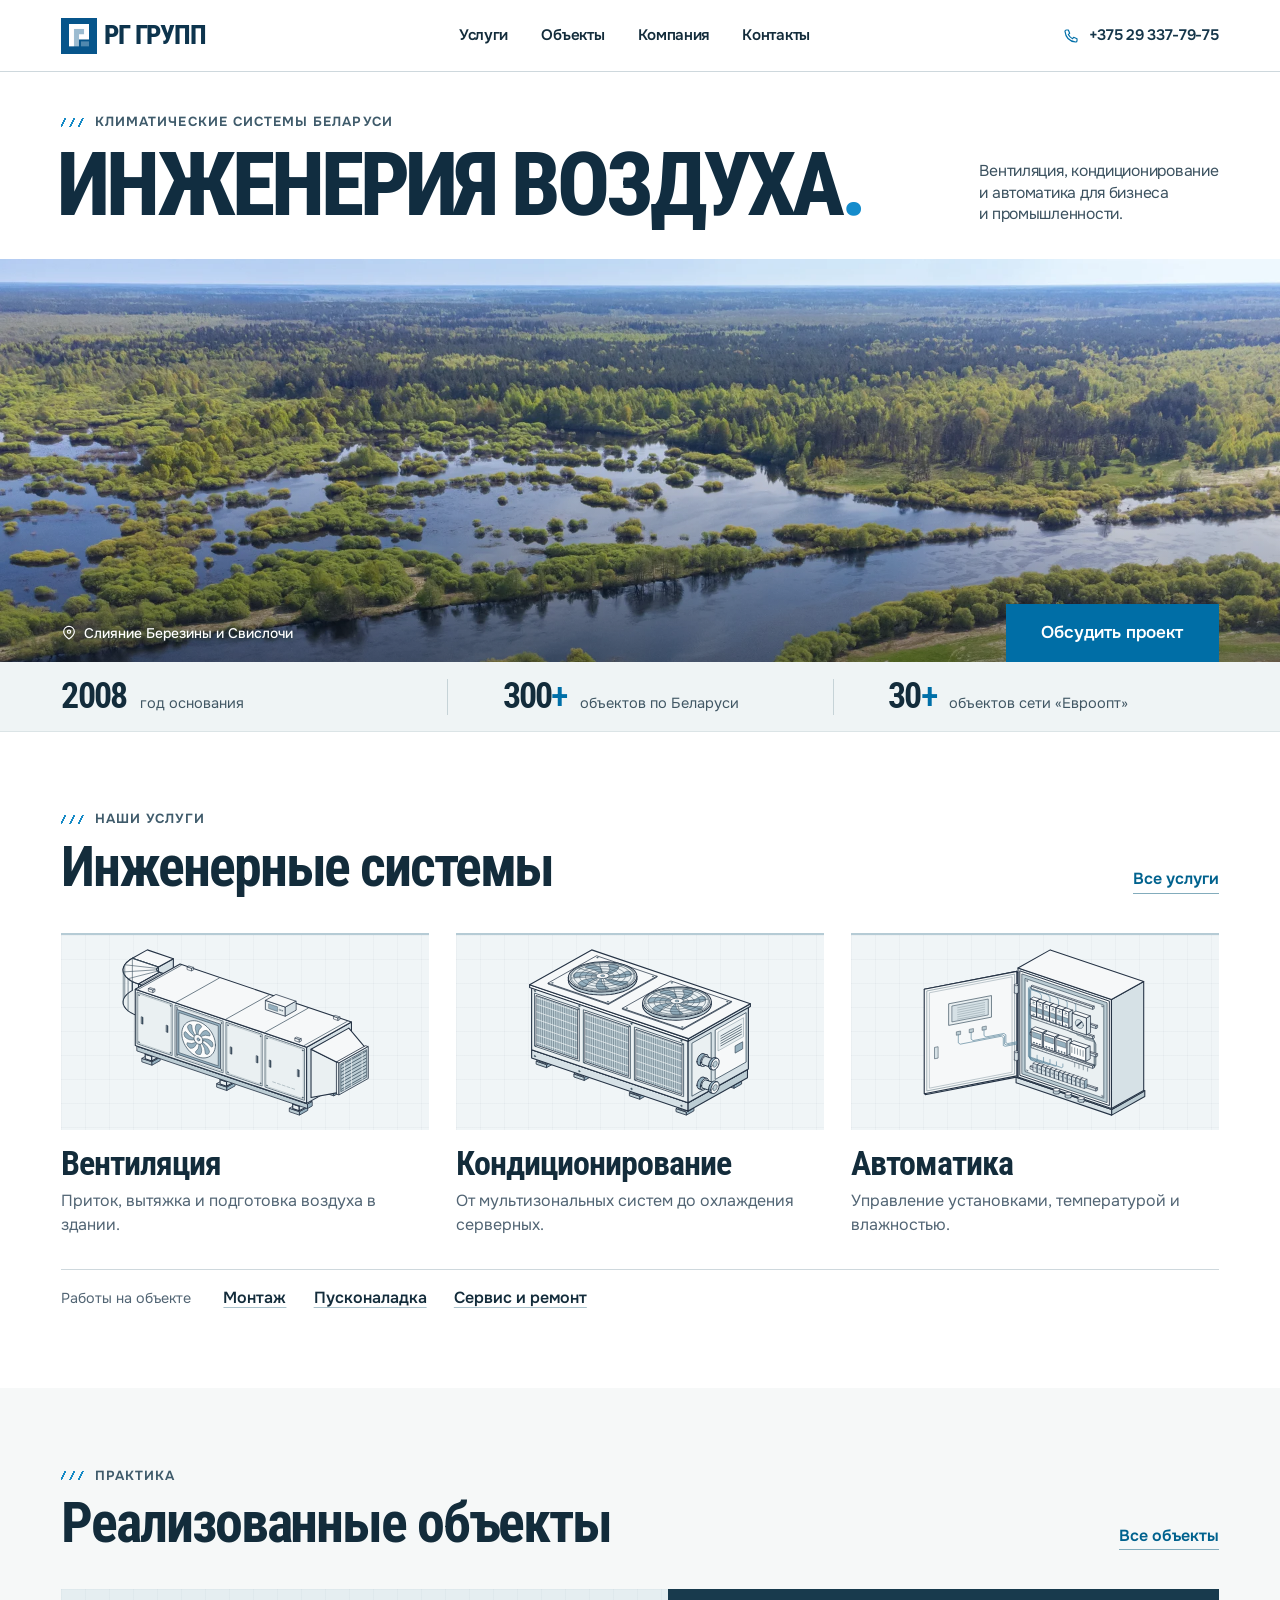
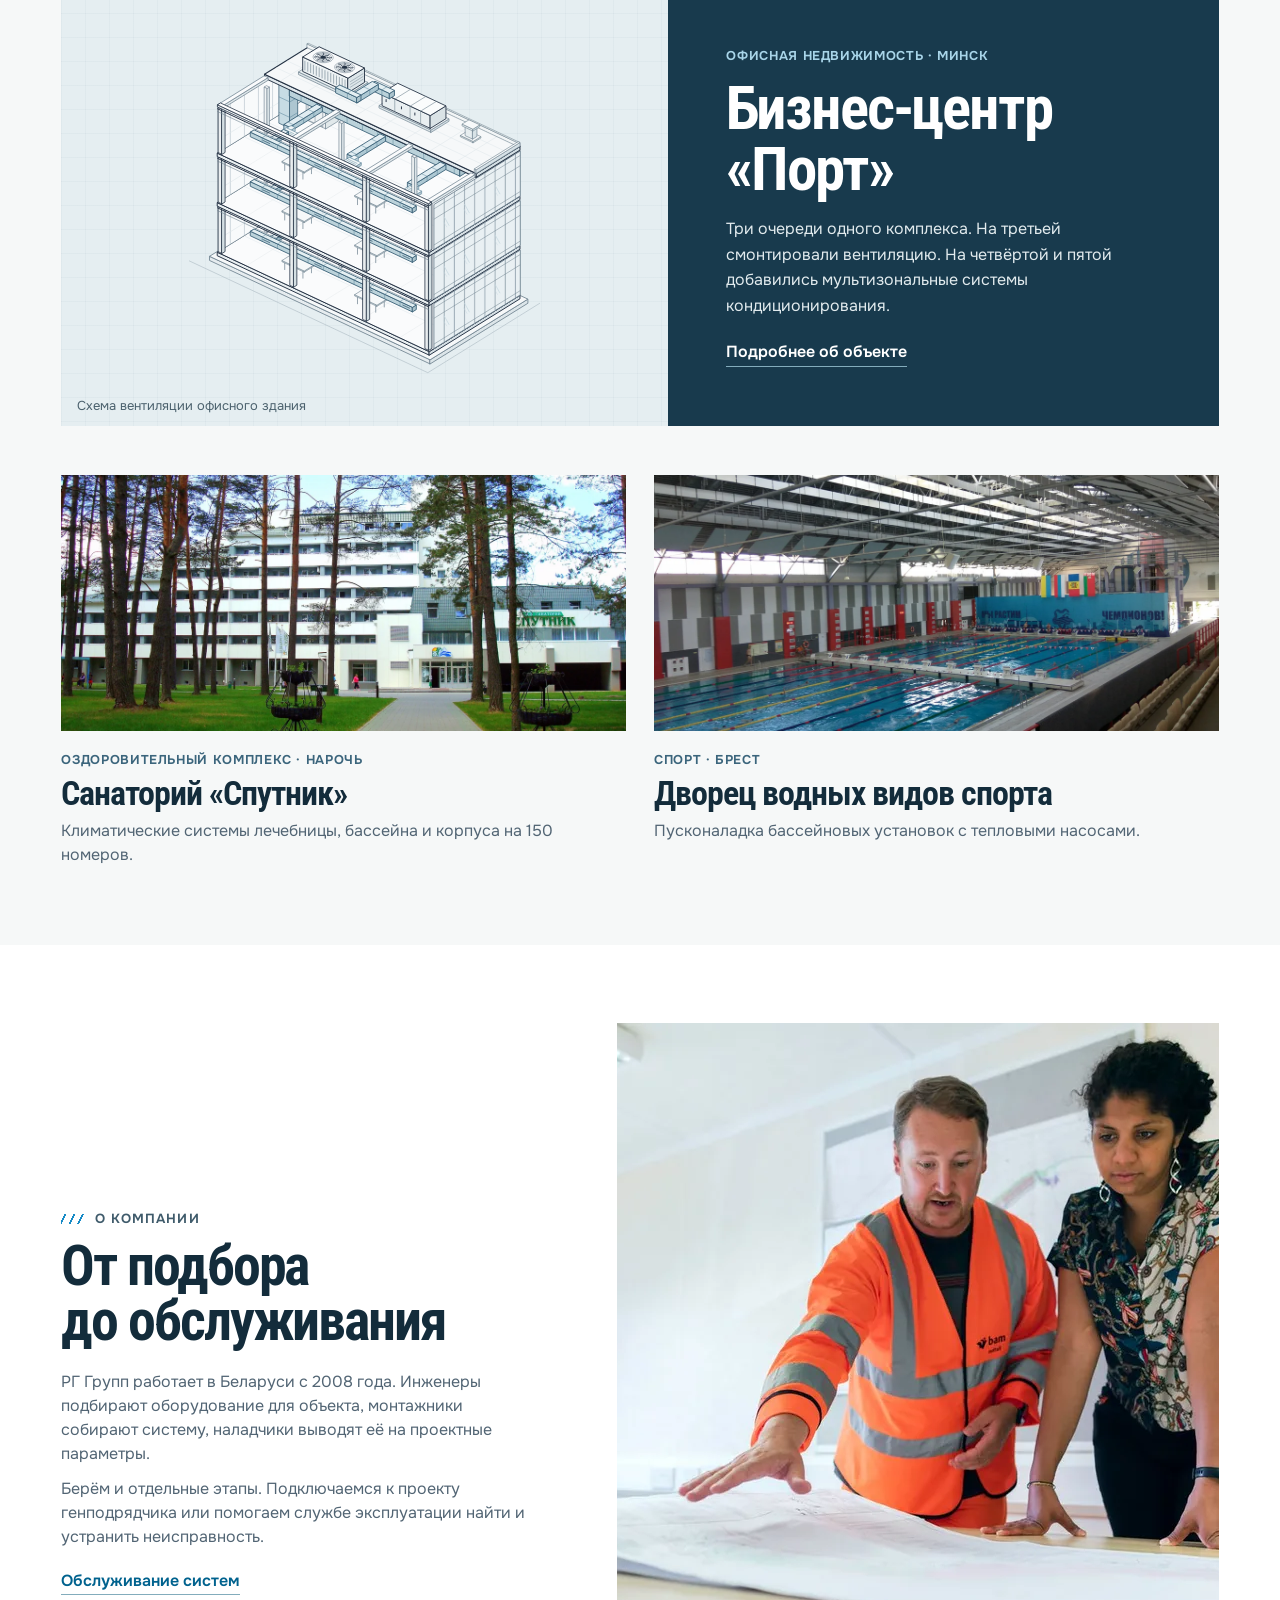
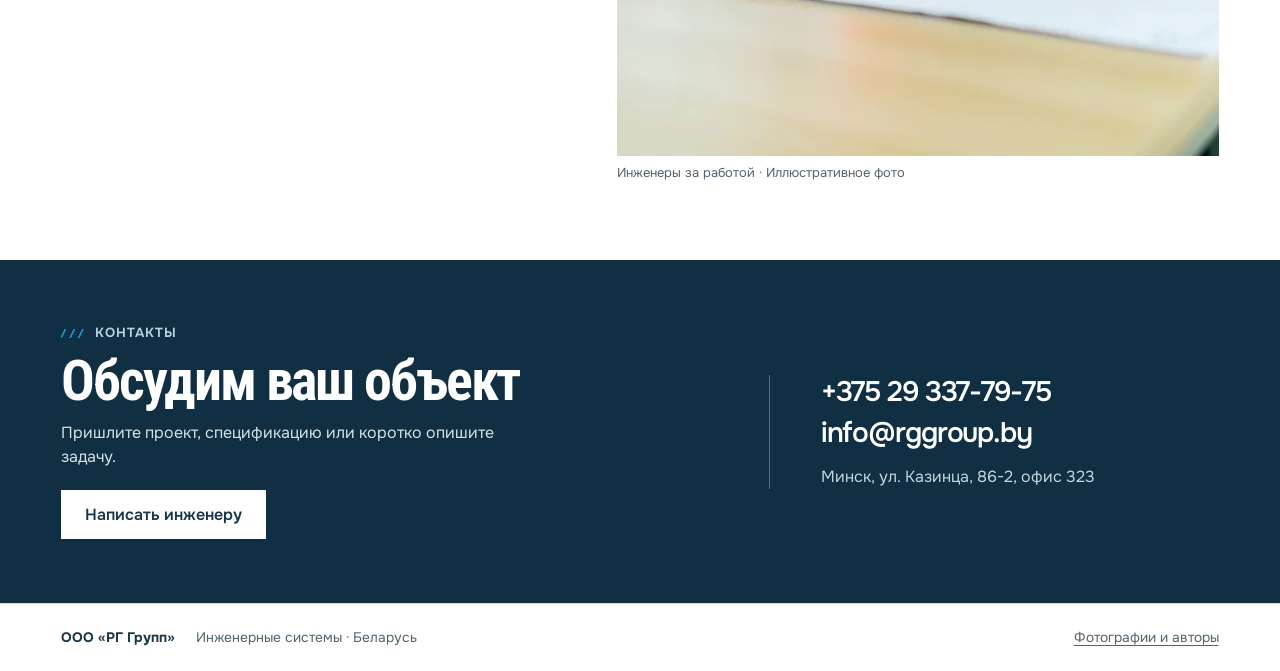
==== index.html @ ef0fe1fe "Build the Belarusian RG Group website with engineering diagrams and project portfolio" ====
<!doctype html>
<html lang="ru">
<head>
  <meta charset="utf-8">
  <meta name="viewport" content="width=device-width,initial-scale=1">
  <title>РГ Групп — вентиляция и кондиционирование в Беларуси</title>
  <meta name="description" content="РГ Групп — инженерные системы для коммерческих и промышленных зданий. Вентиляция, кондиционирование, автоматика, монтаж и сервис по Беларуси.">
  <meta property="og:title" content="РГ Групп — инженерия воздуха">
  <meta property="og:description" content="Вентиляция, кондиционирование и автоматика для объектов Беларуси.">
  <meta property="og:image" content="https://orkesterro-collab.github.io/Rggroup-by/assets/hero.webp">
  <meta name="theme-color" content="#ffffff">
  <link rel="preload" href="assets/fonts/condensed.woff2" as="font" type="font/woff2" crossorigin>
  <link rel="preload" href="assets/hero.webp" as="image">
  <link rel="stylesheet" href="style.css">
  <script src="app.js" defer></script>
<link rel="icon" type="image/png" href="assets/favicon.png">
  <link rel="stylesheet" href="request.css">
  <script src="request.js" defer></script>
</head>
<body>
<a class="skip-link" href="#main">Перейти к содержанию</a>
<header class="site-head">
  <div class="wrap head-row">
    <a class="brand" href="index.html" aria-label="РГ Групп — на главную"><span class="brand-icon"><img src="assets/brand-mark.png" alt="" width="30" height="34"></span><span class="brand-name">РГ ГРУПП</span></a>
    <nav class="site-nav" aria-label="Основная навигация" id="site-nav">
      <a href="services.html">Услуги</a><a href="projects.html">Объекты</a><a href="index.html#company">Компания</a><a href="index.html#contact">Контакты</a>
    </nav>
    <a class="head-tel" href="tel:+375293377975"><svg viewBox="0 0 24 24" aria-hidden="true"><path d="M5 3h3l2 5-2 1.6a15 15 0 0 0 6.4 6.4l1.6-2 5 2v3a2 2 0 0 1-2 2C10 20 4 14 3 5a2 2 0 0 1 2-2Z"/></svg><span>+375 29 337-79-75</span></a>
    <button class="menu-toggle" type="button" aria-expanded="false" aria-controls="site-nav" aria-label="Открыть меню"><i></i><i></i></button>
  </div>
</header>

<main id="main">
  <section class="intro" aria-labelledby="home-title">
    <div class="wrap hero-intro">
      <div class="intro-label"><span class="stripe" aria-hidden="true"></span> Климатические системы Беларуси</div>
      <div class="hero-type"><h1 id="home-title">Инженерия воздуха<span>.</span></h1><p>Вентиляция, кондиционирование<br class="desktop-break"> и автоматика для&nbsp;бизнеса<br class="desktop-break"> и&nbsp;промышленности.</p></div>
    </div>
    <div class="panorama">
      <img class="panorama-img" src="assets/hero.webp" alt="Пойма на слиянии Березины и Свислочи в Могилёвской области" width="1920" height="1118" fetchpriority="high">
      <div class="wrap pano-controls">
        <span class="pano-place"><svg viewBox="0 0 24 24" aria-hidden="true"><path d="M20 10c0 5-8 11-8 11S4 15 4 10a8 8 0 1 1 16 0Z"/><circle cx="12" cy="10" r="2.4"/></svg><span>Слияние Березины и Свислочи</span></span>
        <a href="mailto:info@rggroup.by" class="primary hero-button" data-request>Обсудить проект</a>
      </div>
    </div>
    <div class="fact-strip"><div class="wrap fact-grid">
      <div><strong>2008</strong><span>год основания</span></div>
      <div><strong>300<span>+</span></strong><span>объектов по Беларуси</span></div>
      <div><strong>30<span>+</span></strong><span>объектов сети «Евроопт»</span></div>
    </div></div>
  </section>

  <section class="home-directions section-pad" aria-labelledby="directions-title"><div class="wrap">
    <div class="section-head"><div><div class="section-label"><span class="stripe" aria-hidden="true"></span> Наши услуги</div><h2 id="directions-title">Инженерные системы</h2></div><a href="services.html" class="line-link">Все услуги</a></div>
    <div class="engineering-grid">
      <a class="eng-card" href="services.html#ventilation"><div class="tech-figure"><img src="assets/vent.svg" alt="" width="450" height="260" loading="lazy"></div><div class="eng-copy"><h3>Вентиляция</h3><p>Приток, вытяжка и подготовка воздуха в здании.</p></div></a>
      <a class="eng-card" href="services.html#cooling"><div class="tech-figure"><img src="assets/cool.svg" alt="" width="450" height="260" loading="lazy"></div><div class="eng-copy"><h3>Кондиционирование</h3><p>От мультизональных систем до охлаждения серверных.</p></div></a>
      <a class="eng-card" href="services.html#automation"><div class="tech-figure"><img src="assets/auto.svg" alt="" width="450" height="260" loading="lazy"></div><div class="eng-copy"><h3>Автоматика</h3><p>Управление установками, температурой и влажностью.</p></div></a>
    </div>
    <div class="more-services"><span>Работы на объекте</span><a href="services.html#installation">Монтаж</a><a href="services.html#commissioning">Пусконаладка</a><a href="services.html#service">Сервис и ремонт</a></div>
  </div></section>

  <section class="project-showcase section-pad" aria-labelledby="projects-title"><div class="wrap">
    <div class="section-head"><div><div class="section-label"><span class="stripe" aria-hidden="true"></span> Практика</div><h2 id="projects-title">Реализованные объекты</h2></div><a href="projects.html" class="line-link">Все объекты</a></div>
    <div class="featured-project">
      <div class="blueprint"><img src="assets/building.svg" alt="Типовая аксонометрическая схема вентиляции офисного здания в разрезе" width="490" height="450" loading="lazy"><span>Схема вентиляции офисного здания</span></div>
      <div class="featured-copy"><p class="sector">Офисная недвижимость · Минск</p><h3>Бизнес-центр <br>«Порт»</h3><p>Три очереди одного комплекса. На третьей смонтировали вентиляцию. На четвёртой и пятой добавились мультизональные системы кондиционирования.</p><a href="projects.html#port" class="line-link">Подробнее об объекте</a></div>
    </div>
    <div class="project-pair">
      <a href="projects.html#sputnik" class="project-card"><div class="project-photo"><img src="assets/sputnik-real.webp" alt="Главный вход санатория «Спутник»" loading="lazy" width="800" height="450"></div><div><span class="sector">Оздоровительный комплекс · Нарочь</span><h3>Санаторий «Спутник»</h3><p>Климатические системы лечебницы, бассейна и корпуса на 150 номеров.</p></div></a>
      <a href="projects.html#brest-pool" class="project-card"><div class="project-photo"><img src="assets/brest-pool-real.webp" alt="Бассейн во Дворце водных видов спорта в Бресте" loading="lazy" width="800" height="450"></div><div><span class="sector">Спорт · Брест</span><h3>Дворец водных видов спорта</h3><p>Пусконаладка бассейновых установок с тепловыми насосами.</p></div></a>
    </div>
  </div></section>

  <section class="about-home section-pad" id="company" aria-labelledby="about-title"><div class="wrap about-layout">
    <div><div class="section-label"><span class="stripe" aria-hidden="true"></span> О компании</div><h2 id="about-title">От подбора <br>до обслуживания</h2><p>РГ Групп работает в Беларуси с 2008 года. Инженеры подбирают оборудование для объекта, монтажники собирают систему, наладчики выводят её на проектные параметры.</p><p>Берём и отдельные этапы. Подключаемся к проекту генподрядчика или помогаем службе эксплуатации найти и устранить неисправность.</p><a class="line-link" href="services.html#service">Обслуживание систем</a></div>
    <figure class="team-picture"><img src="assets/team.webp" width="1100" height="733" alt="Специалисты за обсуждением технического чертежа, иллюстративное фото" loading="lazy"><figcaption>Инженеры за работой · Иллюстративное фото</figcaption></figure>
  </div></section>

  <section class="contact-section" id="contact" aria-labelledby="contact-title"><div class="wrap contact-layout">
    <div><div class="section-label"><span class="stripe" aria-hidden="true"></span> Контакты</div><h2 id="contact-title">Обсудим ваш объект</h2><p>Пришлите проект, спецификацию или коротко опишите задачу.</p><a class="primary contact-action" href="mailto:info@rggroup.by" data-request>Написать инженеру</a></div>
    <address><a href="tel:+375293377975">+375 29 337-79-75</a><a href="mailto:info@rggroup.by">info@rggroup.by</a><span>Минск, ул. Казинца, 86-2, офис 323</span></address>
  </div></section>
</main>
<footer class="site-foot"><div class="wrap foot-row"><a class="foot-brand" href="index.html">ООО «РГ Групп»</a><span>Инженерные системы · Беларусь</span><a href="assets/photos.html">Фотографии и авторы</a></div></footer>

</body></html>
---- style.css ----
@font-face{font-family:Onest;src:url("assets/fonts/onest.woff2") format("woff2");font-style:normal;font-weight:100 900;font-display:swap}
@font-face{font-family:"Roboto Condensed";src:url("assets/fonts/condensed.woff2") format("woff2");font-style:normal;font-weight:100 900;font-display:swap}
:root{--body:Onest,Arial,sans-serif;--display:"Roboto Condensed","Arial Narrow",Arial,sans-serif;--ink:#132c3b;--blue:#006fa8;--bright:#158ccc;--pale:#eef5f7;--muted:#526574;--rule:#ced8dd;--pad:clamp(1.1rem,4.8vw,5rem)}
*{box-sizing:border-box}
html{scroll-padding-top:5.5rem}
body{margin:0;font-family:var(--body);font-size:1rem;line-height:1.5;color:var(--ink);background:#fff}
body.menu-open{overflow:hidden}
a{color:inherit}
img{display:block;max-width:100%}
button,input,textarea{font:inherit}
h1,h2,h3,p,figure{margin:0}
.wrap{width:100%;max-width:1440px;padding-inline:var(--pad);margin-inline:auto}
a:focus-visible,button:focus-visible{outline:3px solid #0993d3;outline-offset:4px}
.skip-link{position:fixed;z-index:100;top:0;left:10px;padding:.7rem 1rem;background:white;transform:translateY(-120%)}
.skip-link:focus{transform:none}
.site-head{background:#fff;border-bottom:1px solid var(--rule);position:sticky;top:0;z-index:10}
.head-row{height:4.45rem;display:flex;align-items:center;gap:clamp(1.4rem,4.4vw,5rem)}
.brand{display:inline-flex;align-items:center;gap:.48rem;text-decoration:none;flex-shrink:0}
.brand-icon{background:#07558b;width:2.2rem;height:2.25rem;display:grid;place-items:center}
.brand-icon img{width:1.25rem;height:1.45rem;object-fit:contain}
.brand-name{font:760 1.7rem/.9 var(--display);letter-spacing:-.045em;color:#0d344d}
.site-nav{display:flex;align-items:center;gap:clamp(1.3rem,2.6vw,2.85rem);margin:auto}
.site-nav a,.head-tel{display:flex;align-items:center;text-decoration:none;font-size:.95rem;font-weight:590;letter-spacing:-.02em}
.site-nav a{padding:.5rem 0;border-bottom:1.5px solid transparent}
.site-nav a:is(:hover,[aria-current="page"]){border-color:var(--bright);color:var(--blue)}
.head-tel{gap:.58rem;color:#15364a;white-space:nowrap}
.head-tel svg,.pano-place svg{width:1rem;height:1rem;stroke:currentColor;fill:none;stroke-width:1.75;stroke-linejoin:round;stroke-linecap:round}
.head-tel svg{color:var(--blue)}
.menu-toggle{display:none}
.hero-intro{padding-block:clamp(1.55rem,3.2vw,3.3rem) clamp(1.5rem,2.4vw,2.7rem)}
.intro-label,.section-label,.sector{font-size:.825rem;line-height:1.4;font-weight:660;letter-spacing:.08em;text-transform:uppercase}
.intro-label,.section-label{display:flex;align-items:center;gap:.66rem;color:#3f5b6b}
.stripe{display:inline-block;position:relative;width:1.44rem;height:.58rem;flex:none;background:repeating-linear-gradient(117deg,transparent 0 3.2px,#168ac6 3.2px 5.1px,transparent 5.1px 7.8px)}
.hero-type{display:flex;align-items:flex-end;justify-content:space-between;gap:1.1rem;margin-top:.72rem}
.hero-type h1{font:775 clamp(4.3rem,6.9vw,6.55rem)/.96 var(--display);letter-spacing:-.047em;text-transform:uppercase;white-space:nowrap;color:#112d40;margin-left:-.045em}
.hero-type h1 span{color:var(--bright)}
.hero-type>p{font-size:clamp(.96rem,1.23vw,1.15rem);line-height:1.37;flex-shrink:0;letter-spacing:-.017em;padding-bottom:.12rem;color:#3c5260}
.panorama{height:clamp(20rem,31.5vw,31rem);min-height:0;position:relative;background:#668b7d}
.panorama-img{height:100%;width:100%;object-fit:cover;object-position:50% 25%}
.panorama:after{position:absolute;content:"";inset:40% 0 0;pointer-events:none;background:linear-gradient(transparent,rgba(12,29,31,.38))}
.pano-controls{position:absolute;bottom:0;left:50%;transform:translateX(-50%);display:flex;align-items:flex-end;justify-content:space-between;z-index:1;pointer-events:none}
.pano-controls>*{pointer-events:auto}
.pano-place{color:white;display:inline-flex;gap:.42rem;align-items:center;font-size:.87rem;font-weight:480;line-height:1.3;margin:0 0 1.22rem;text-shadow:0 1px 5px #183737}
.primary{display:inline-flex;align-items:center;justify-content:center;border:0;text-decoration:none;background:#006ea6;color:white;padding:.92rem 1.5rem;font-size:1rem;font-weight:590;line-height:1.25;transition:background .17s}
.primary:hover{background:#005180}
.hero-button{font-size:1.07rem;padding:1.13rem 2.2rem}
.fact-strip{background:#eff4f5;border-bottom:1px solid #dbe4e6}
.fact-grid{display:grid;grid-template-columns:repeat(3,1fr);padding-block:1.05rem}
.fact-grid>div{display:flex;align-items:baseline;gap:.85rem;border-left:1px solid #c6d3d7;padding-left:clamp(1rem,4.25vw,4rem)}
.fact-grid>div:first-child{border:0;padding:0}
.fact-grid strong{font:665 clamp(1.85rem,2.8vw,2.6rem)/1 var(--display);letter-spacing:-.05em;white-space:nowrap}
.fact-grid strong span{color:var(--blue);font-weight:500}
.fact-grid>div>span{color:#415764;font-size:clamp(.84rem,1.14vw,1rem)}
.section-pad{padding-block:clamp(3.2rem,6.1vw,6.1rem)}
.section-head{display:flex;align-items:flex-end;justify-content:space-between;gap:1rem;margin-bottom:clamp(1.5rem,3vw,2.45rem)}
.section-label{margin-bottom:.68rem}
.home-directions h2,.project-showcase h2,.about-home h2,.contact-section h2{font:680 clamp(2.45rem,4.35vw,4rem)/.98 var(--display);letter-spacing:-.038em}
.line-link{display:inline-block;align-self:flex-end;width:fit-content;color:#00628e;text-decoration:none;border-bottom:1px solid #83acbc;font-size:1rem;font-weight:610;line-height:1.3;padding-bottom:.19rem}
.line-link:hover{border-color:var(--blue);color:#003d5e}
.engineering-grid{display:grid;grid-template-columns:repeat(3,1fr);gap:clamp(.8rem,2.1vw,2rem)}
.eng-card{text-decoration:none;display:flex;flex-direction:column;min-width:0;border-top:2px solid #b5cbd5}
.tech-figure,.blueprint{background-color:#f0f5f7;background-image:linear-gradient(90deg,#617f8c0c 1px,transparent 1px),linear-gradient(#617f8c0c 1px,transparent 1px);background-size:24px 24px;overflow:hidden}
.tech-figure{aspect-ratio:1.88;display:grid;place-items:center}
.tech-figure img{width:86%;height:91%;object-fit:contain;transition:transform .25s}
.eng-card:hover .tech-figure img{transform:translateY(-2px) scale(1.04)}
.eng-copy{padding-top:1.04rem}
.eng-copy h3,.project-card h3{font:665 clamp(1.7rem,2.65vw,2.4rem)/1.03 var(--display);letter-spacing:-.03em}
.eng-copy p,.project-card p{font-size:1rem;line-height:1.48;margin-top:.46rem;color:var(--muted);max-width:34ch}
.more-services{display:flex;gap:.6rem 1.7rem;align-items:baseline;border-top:1px solid var(--rule);margin-top:2rem;padding-top:1.05rem;flex-wrap:wrap}
.more-services span{font-size:.9rem;color:var(--muted);margin-right:.3rem}
.more-services a{font-weight:580;font-size:1rem;text-underline-offset:.25em;text-decoration-color:#a9c1cb}
.project-showcase{background:#f6f8f8}
.featured-project{display:grid;grid-template-columns:1.1fr 1fr;min-height:22rem}
.blueprint{position:relative;display:grid;place-items:center;background-color:#e5eef1}
.blueprint img{width:80%;height:clamp(17rem,30vw,30rem);max-height:93%;object-fit:contain;padding:1.1rem}
.blueprint>span{position:absolute;left:1rem;bottom:.68rem;color:#4b616d;font-size:.81rem}
.featured-copy{background:#183a4d;color:#fff;display:flex;flex-direction:column;align-items:flex-start;justify-content:center;padding:clamp(1.5rem,4.6vw,5rem)}
.sector{color:#3b657c;letter-spacing:.05em;font-size:.8rem}
.featured-copy .sector{color:#a8d5e9}
.featured-copy h3{font:665 clamp(2.8rem,4.8vw,4.5rem)/.99 var(--display);letter-spacing:-.035em;margin:.8rem 0 1rem}
.featured-copy>p:not(.sector){max-width:38ch;font-size:1rem;line-height:1.6;color:#e2ebee}
.featured-copy .line-link{margin-top:1.5rem;align-self:flex-start;color:white}
.project-pair{display:grid;grid-template-columns:1fr 1fr;gap:clamp(1rem,2.2vw,2.4rem);margin-top:clamp(1.5rem,3.8vw,3.6rem)}
.project-card{text-decoration:none;display:block}
.project-photo{aspect-ratio:2.2;overflow:hidden;margin-bottom:1rem;background:#dae4e7}
.project-photo img{width:100%;height:100%;object-fit:cover;transition:transform .35s}
.project-card:hover img{transform:scale(1.03)}
.project-card h3{margin-top:.35rem}
.project-card p{max-width:50ch}
.about-layout{display:grid;grid-template-columns:.88fr 1.12fr;gap:clamp(2rem,6.5vw,7rem);align-items:center}
.about-home h2{margin-bottom:1.35rem}
.about-home p{color:var(--muted);margin-bottom:.7rem;max-width:48ch}
.about-home .line-link{margin-top:.65rem}
.team-picture img{aspect-ratio:1.7;object-fit:cover;width:100%}
.team-picture figcaption{font-size:.81rem;color:#53636c;margin-top:.45rem}
.contact-section{background:#102f43;color:white;padding-block:clamp(2.6rem,5vw,5rem)}
.contact-layout{display:grid;grid-template-columns:1.2fr .8fr;align-items:center;gap:2rem}
.contact-section .section-label{color:#b4d3e2}
.contact-section h2{margin-bottom:.8rem}
.contact-section p{color:#d3e1e7;max-width:44ch}
.contact-action{margin-top:1.3rem;background:#fff;color:#15364c}
.contact-action:hover{background:#cfe4ee}
.contact-layout address{border-left:1px solid #537184;padding-left:clamp(1.3rem,4vw,4rem);display:flex;flex-direction:column;gap:.4rem;font-style:normal}
.contact-layout address a{text-decoration:none;font:560 clamp(1.25rem,2.2vw,2rem)/1.23 var(--body);letter-spacing:-.04em}
.contact-layout address a:hover{text-decoration:underline}
.contact-layout address span{margin-top:.5rem;color:#c2d6df}
.site-foot{border-top:1px solid var(--rule);background:white}
.foot-row{display:flex;gap:1.3rem;align-items:center;flex-wrap:wrap;padding-block:1.45rem;color:#51636c;font-size:.86rem}
.foot-brand{text-decoration:none;font-weight:700;color:#193747}
.foot-row>a:last-child{margin-left:auto;text-underline-offset:.2em}
@media(min-width:1500px){.panorama{height:32rem}}
@media(max-width:960px){.head-row{gap:1rem}.site-nav{gap:1.25rem}.hero-type h1{font-size:clamp(3.3rem,7vw,4.7rem)}.hero-type>p{font-size:.93rem}.fact-grid>div{gap:.48rem;padding-left:1rem}}
@media(min-width:741px) and (max-width:1000px){
 .hero-type{align-items:flex-start;flex-direction:column;gap:.5rem}.hero-type h1{font-size:clamp(3.6rem,8.2vw,5.15rem)}.hero-type>p{font-size:1rem;flex-shrink:1;max-width:56ch}.desktop-break{display:none}
}
@media(max-width:740px){
 html{scroll-padding-top:4.8rem}.head-row{height:3.75rem;gap:1.05rem}.brand-name{font-size:1.43rem}.brand-icon{width:1.79rem;height:1.88rem}.brand-icon img{width:1.05rem;height:1.3rem}.head-tel{margin-left:auto;font-size:.84rem;gap:.32rem}.head-tel svg{width:.87rem}
 .js .menu-toggle{display:flex;align-items:center;justify-content:center;flex-direction:column;gap:5px;width:2.1rem;height:2.5rem;flex-shrink:0;background:none;border:none;padding:0;cursor:pointer}.menu-toggle i{width:24px;height:2px;background:var(--ink)}.menu-toggle[aria-expanded=true] i:first-child{transform:translateY(3.5px) rotate(45deg)}.menu-toggle[aria-expanded=true] i:last-child{transform:translateY(-3.5px) rotate(-45deg)}
 .site-nav{background:white;gap:.15rem;flex-wrap:wrap}.js .site-nav{display:none}.js .site-nav.open{display:flex;position:absolute;top:100%;left:0;right:0;box-shadow:0 14px 18px -17px #122a39;flex-direction:column;align-items:stretch;padding:.7rem var(--pad) 1rem;border-block:1px solid var(--rule)}.site-nav a{padding:.65rem 0}.site-nav a[aria-current=page]{border:0}
 html:not(.js) .head-row{height:auto;min-height:4rem;flex-wrap:wrap;padding-block:.55rem}html:not(.js) .site-nav{order:5;width:100%;gap:1rem}
 .hero-type{display:block;margin-top:.65rem}.hero-type h1{font-size:clamp(1.7rem,8.62vw,3.85rem)}.hero-type>p{max-width:47ch;margin-top:.68rem;font-size:1rem;line-height:1.45}.desktop-break{display:none}.intro-label,.section-label{font-size:.76rem}
 .hero-intro{padding-block:1.45rem 1.35rem}.panorama{height:clamp(16rem,52vw,20rem)}.panorama-img{object-position:58% center}.pano-controls{gap:.6rem;align-items:flex-end}.pano-place{min-width:0;font-size:.75rem;line-height:1.25;max-width:11rem;margin:0 0 .82rem}.pano-place svg{flex-shrink:0}.hero-button{padding:.9rem 1.05rem;font-size:.94rem;white-space:nowrap;flex-shrink:0}
 .fact-grid{padding-block:.82rem}.fact-grid>div{flex-direction:column;gap:.32rem;align-items:flex-start;padding:0 .5rem 0 .8rem}.fact-grid strong{font-size:1.85rem}.fact-grid>div>span{font-size:.78rem;line-height:1.27}.fact-grid>div:last-child{padding-right:0}
 .section-head{align-items:flex-end;gap:.65rem}.section-head .line-link{white-space:nowrap;font-size:.88rem}.engineering-grid{grid-template-columns:1fr;gap:0}.eng-card{display:grid;grid-template-columns:40% minmax(0,1fr);align-items:center;gap:1.05rem;border-top:1px solid var(--rule);padding:.82rem 0}.eng-card:last-child{border-bottom:1px solid var(--rule)}.tech-figure{aspect-ratio:1.55}.tech-figure img{width:97%}.eng-copy{padding:0}.eng-copy h3{font-size:clamp(1.48rem,4.8vw,2rem)}.eng-copy p{margin-top:.35rem;font-size:.91rem;line-height:1.37}.more-services{margin-top:.8rem;border:0;gap:.45rem 1rem;padding-top:.4rem}.more-services span{width:100%}.more-services a{font-size:.92rem}
 .featured-project{grid-template-columns:1fr}.blueprint img{height:clamp(15.3rem,57vw,21rem)}.blueprint>span{font-size:.73rem}.featured-copy{padding:1.6rem}.featured-copy h3 br{display:none}.featured-copy h3{font-size:2.65rem}.project-photo{aspect-ratio:1.7}.project-pair{grid-template-columns:1fr;gap:1.8rem}.project-card h3{font-size:1.85rem}.about-layout{grid-template-columns:1fr;gap:1.6rem}.about-home h2 br{display:none}.contact-layout{grid-template-columns:1fr;gap:1.8rem}.contact-layout address{padding:1.25rem 0 0;border:0;border-top:1px solid #537184}.foot-row{gap:.55rem 1rem}.foot-row>span{display:none}
}
@media(max-width:360px){.head-tel span{font-size:.78rem}.head-row{gap:.6rem}.pano-place{max-width:9.4rem}.eng-card{gap:.72rem}.hero-type h1{font-size:8vw}}
@media(prefers-reduced-motion:reduce){*,*::before,*::after{scroll-behavior:auto!important;transition:none!important;animation:none!important}}
---- request.css ----
html.rg-request-open { overflow: hidden; }
.rg-request {
  box-sizing: border-box; width: min(35rem, calc(100% - 1.5rem)); max-width: none;
  max-height: calc(100vh - 1.5rem); max-height: calc(100dvh - 1.5rem);
  padding: 0; margin: auto; overflow: auto; overscroll-behavior: contain;
  border: 1px solid #bdced7; border-radius: 8px; background: #fff;
  color: var(--ink, #172d3e); box-shadow: 0 20px 80px #10223138;
  font-family: var(--body, Arial), sans-serif; text-align: left; letter-spacing: normal; line-height: 1.4;
}
.rg-request:not([open]), .rg-request [hidden], .rg-request__status:empty { display: none !important; }
.rg-request::backdrop { background: rgb(11 27 41 / 65%); }
.rg-request *, .rg-request *::before, .rg-request *::after { box-sizing: border-box; }
.rg-request__inner { position: relative; padding: clamp(1.25rem, 3vw, 2.15rem); }
.rg-request h2 {
  margin: 0; padding-right: 2.2rem; font: 650 clamp(1.7rem, 4vw, 2.35rem)/1.05 var(--display, Arial), sans-serif;
  color: var(--ink, #172d3e); letter-spacing: -.04em; text-align: left; text-transform: none;
}
.rg-request h2:focus { outline: none; }
.rg-request__intro, .rg-request__hint { font-size: .95rem; color: #425a67; }
.rg-request__intro { margin: .75rem 0 1.3rem; }
.rg-request a { color: #005b85; text-underline-offset: .15em; }
.rg-request__form { display: grid; grid-template-columns: minmax(0, 1fr); gap: .4rem; margin: 0; }
.rg-request__label { display: block; margin-top: .5rem; font-weight: 650; font-size: 1rem; color: var(--ink, #172d3e); }
.rg-request__label:first-child { margin-top: 0; }
.rg-request__label span { margin-left: .25rem; font-size: .84rem; color: #526672; font-weight: 400; }
.rg-request :is(textarea,input) { display: block; width: 100%; min-width: 0; margin: 0; font: inherit; color: var(--ink, #172d3e); }
.rg-request textarea, .rg-request input[type="text"] {
  border: 1px solid #a0b4bf; border-radius: 3px; background: #fff; padding: .65rem .75rem;
}
.rg-request textarea { resize: vertical; min-height: 4.8rem; }
.rg-request textarea::placeholder, .rg-request input::placeholder { color: #61757e; opacity: 1; }
.rg-request__file-row { display: flex; align-items: center; gap: .65rem; }
.rg-request input[type="file"] { font-size: .91rem; overflow: hidden; text-overflow: ellipsis; }
.rg-request input[type="file"]::file-selector-button {
  margin: 0 .55rem 0 0; border: 1px solid #a0b4bf; border-radius: 3px; background: #f2f6f8;
  padding: .6rem .72rem; color: var(--ink, #172d3e); font: inherit; cursor: pointer;
}
.rg-request__hint { margin: .25rem 0 .35rem; font-size: .87rem; line-height: 1.45; }
.rg-request__actions { display: flex; flex-wrap: wrap; align-items: center; gap: .4rem 1rem; }
.rg-request button { cursor: pointer; }
.rg-request__primary {
  border: 1px solid transparent; border-radius: 3px; padding: .78rem 1.12rem;
  color: white; background: var(--blue, #006aaa); font: 650 1rem/1.3 var(--body, Arial), sans-serif;
}
.rg-request__primary:hover { background: #075885; }
.rg-request__primary:disabled { opacity: .62; cursor: progress; }
.rg-request__text {
  padding: .55rem 0; border: none; background: transparent; color: #075b84; font: 550 .9rem/1.35 var(--body, Arial), sans-serif;
  text-decoration: underline; text-underline-offset: .2em;
}
.rg-request__close {
  position: absolute; display: grid; place-items: center; top: .75rem; right: .8rem;
  width: 2.65rem; height: 2.65rem; border: 0; border-radius: 50%; padding: 0; background: transparent;
  color: var(--ink, #172d3e); font: 400 1.9rem/1 Arial, sans-serif;
}
.rg-request__close:hover { background: #edf3f6; }
.rg-request :is(a, button, textarea, input):focus-visible { outline: 3px solid #1680ad; outline-offset: 2px; }
.rg-request__error, .rg-request__status { margin: .2rem 0 0; font-size: .9rem; }
.rg-request__error { color: #972b29; }
.rg-request__status { color: #315969; }
@media (max-width: 26rem) {
  .rg-request__inner { padding: 1.15rem; }
  .rg-request__actions { gap: .2rem .75rem; }
  .rg-request__primary { padding-inline: .85rem; }
}
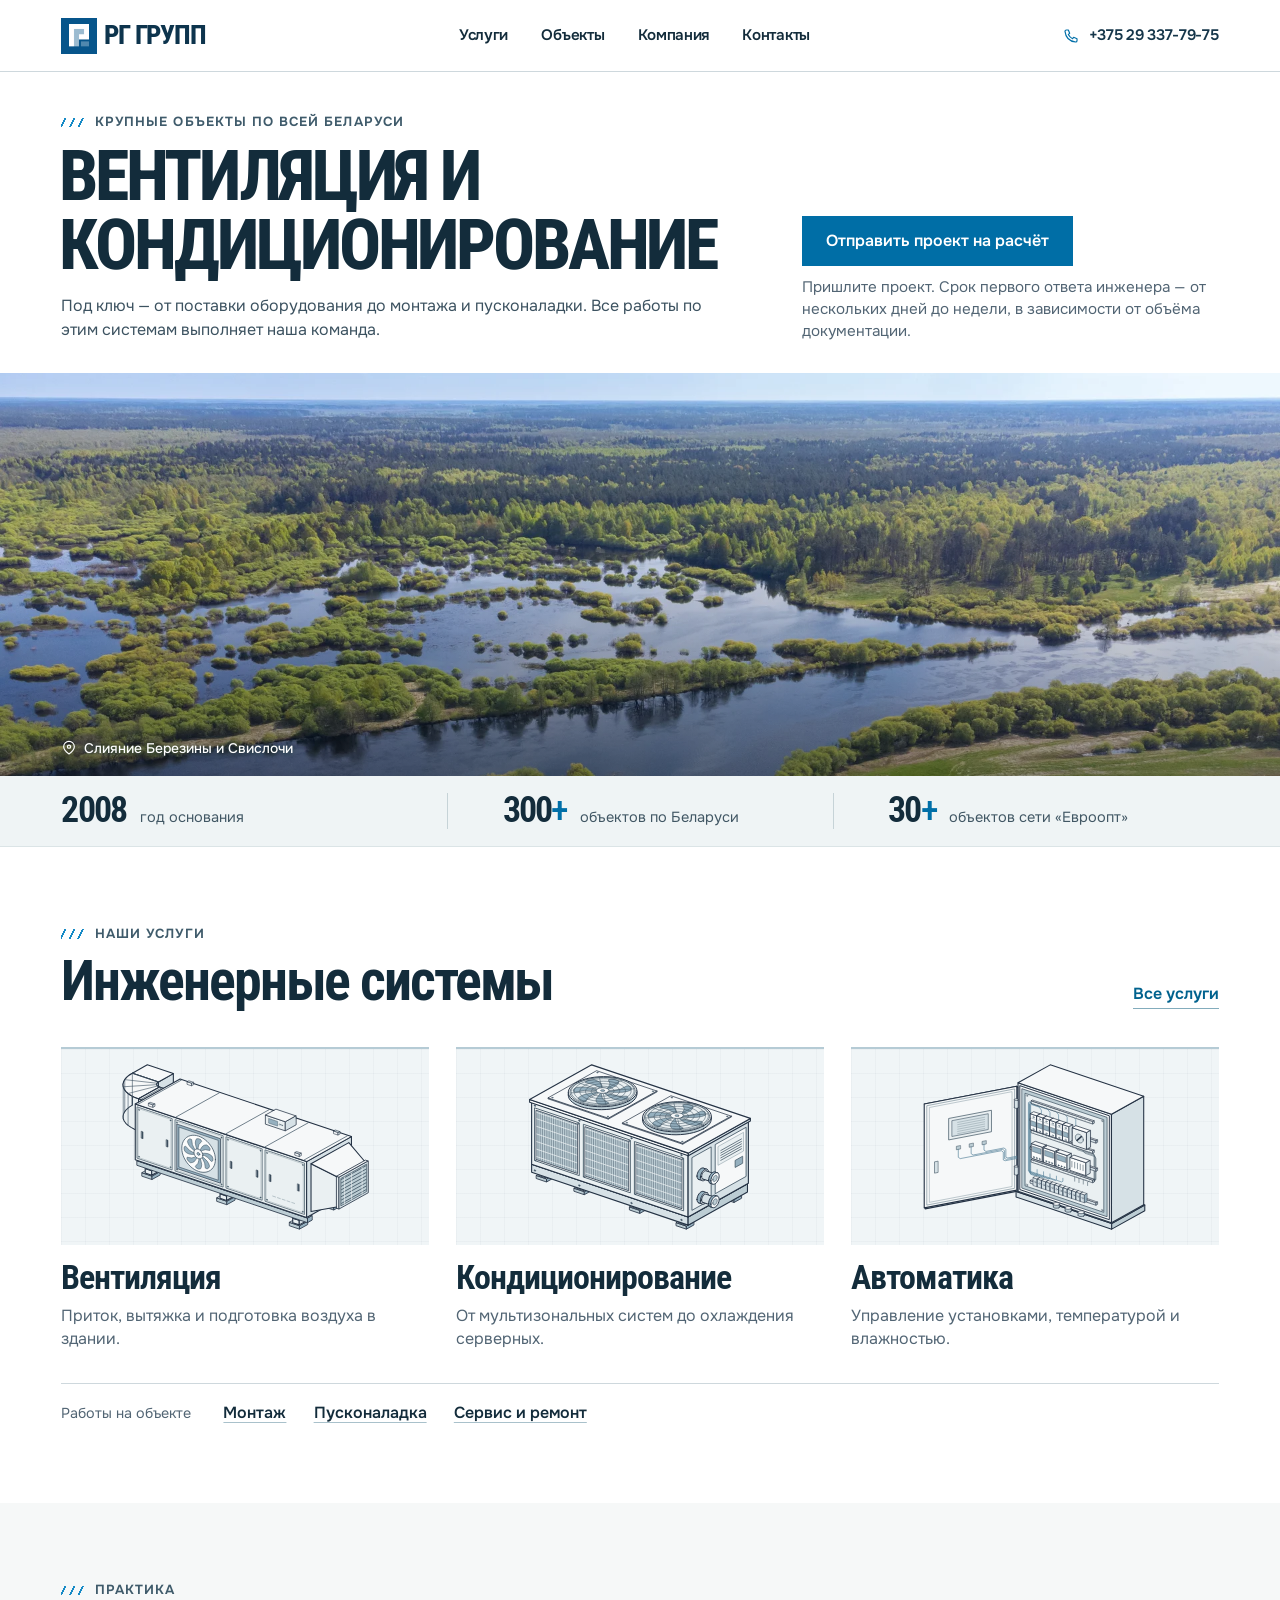
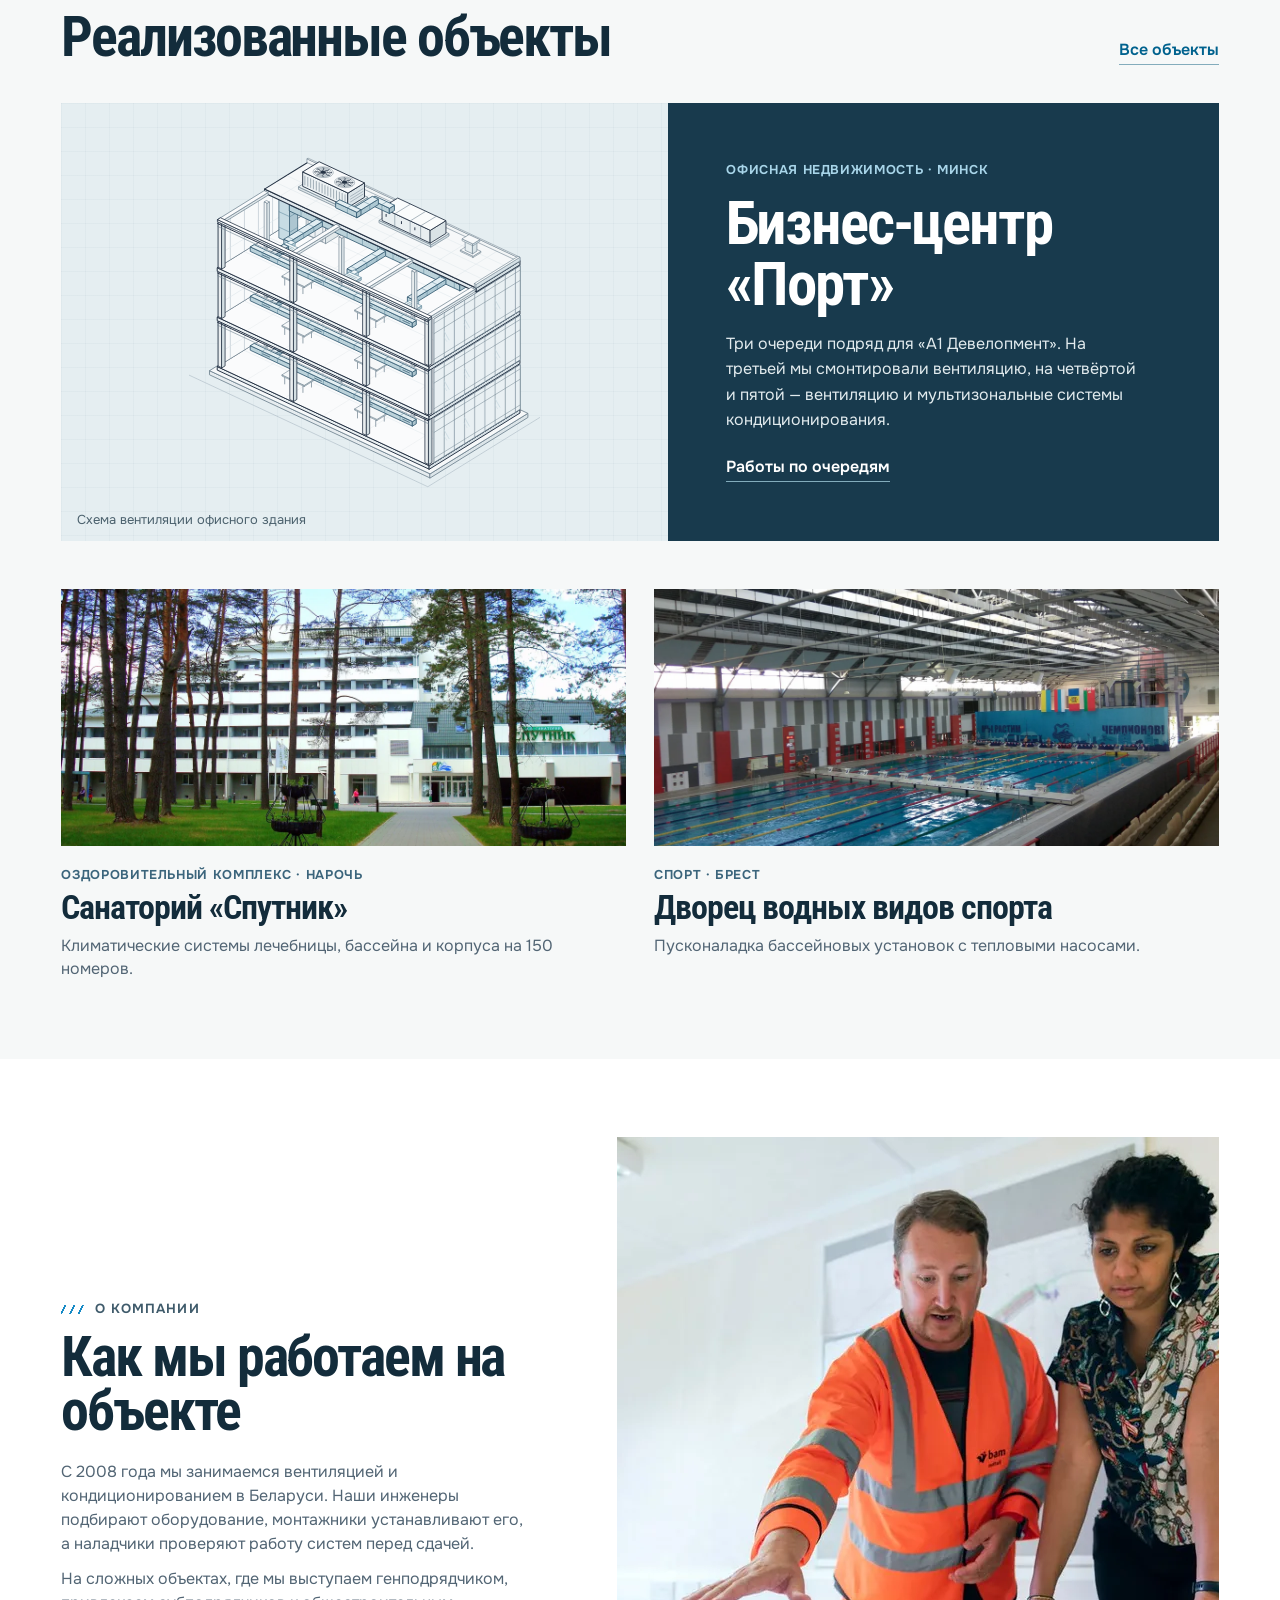
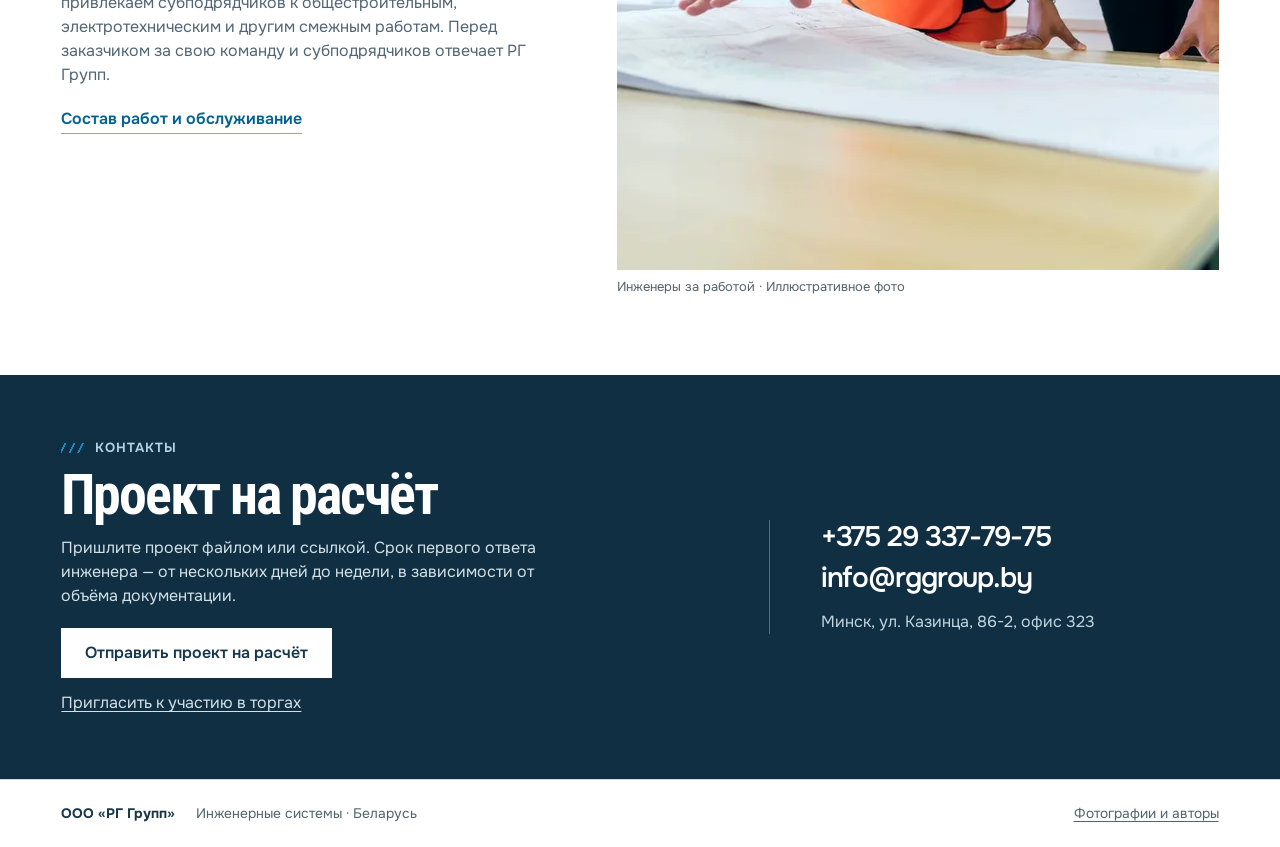
==== commit e9aed723: "Уточнить предложение для крупных объектов, расчёт по проекту и участие в торгах" ====
--- a/index.html
+++ b/index.html
@@ -3,10 +3,10 @@
 <head>
   <meta charset="utf-8">
   <meta name="viewport" content="width=device-width,initial-scale=1">
-  <title>РГ Групп — вентиляция и кондиционирование в Беларуси</title>
-  <meta name="description" content="РГ Групп — инженерные системы для коммерческих и промышленных зданий. Вентиляция, кондиционирование, автоматика, монтаж и сервис по Беларуси.">
-  <meta property="og:title" content="РГ Групп — инженерия воздуха">
-  <meta property="og:description" content="Вентиляция, кондиционирование и автоматика для объектов Беларуси.">
+  <title>Вентиляция и кондиционирование под ключ в Беларуси — РГ Групп</title>
+  <meta name="description" content="Вентиляция и кондиционирование под ключ для крупных объектов в Беларуси. РГ Групп поставляет оборудование, выполняет монтаж и пусконаладку своей командой.">
+  <meta property="og:title" content="РГ Групп — вентиляция и кондиционирование под ключ">
+  <meta property="og:description" content="Поставка оборудования, монтаж и пусконаладка для крупных объектов по всей Беларуси.">
   <meta property="og:image" content="https://orkesterro-collab.github.io/Rggroup-by/assets/hero.webp">
   <meta name="theme-color" content="#ffffff">
   <link rel="preload" href="assets/fonts/condensed.woff2" as="font" type="font/woff2" crossorigin>
@@ -33,14 +33,22 @@
 <main id="main">
   <section class="intro" aria-labelledby="home-title">
     <div class="wrap hero-intro">
-      <div class="intro-label"><span class="stripe" aria-hidden="true"></span> Климатические системы Беларуси</div>
-      <div class="hero-type"><h1 id="home-title">Инженерия воздуха<span>.</span></h1><p>Вентиляция, кондиционирование<br class="desktop-break"> и автоматика для&nbsp;бизнеса<br class="desktop-break"> и&nbsp;промышленности.</p></div>
+      <div class="intro-label"><span class="stripe" aria-hidden="true"></span> Крупные объекты по всей Беларуси</div>
+      <div class="hero-offer">
+        <div>
+          <h1 id="home-title">Вентиляция и<br> кондиционирование</h1>
+          <p class="hero-scope">Под ключ — от поставки оборудования до монтажа и пусконаладки. Все работы по этим системам выполняет наша команда.</p>
+        </div>
+        <div class="hero-request">
+          <a href="mailto:info@rggroup.by" class="primary" data-request aria-describedby="hero-response">Отправить проект на расчёт</a>
+          <p id="hero-response">Пришлите проект. Срок первого ответа инженера — от нескольких дней до недели, в зависимости от объёма документации.</p>
+        </div>
+      </div>
     </div>
     <div class="panorama">
       <img class="panorama-img" src="assets/hero.webp" alt="Пойма на слиянии Березины и Свислочи в Могилёвской области" width="1920" height="1118" fetchpriority="high">
       <div class="wrap pano-controls">
         <span class="pano-place"><svg viewBox="0 0 24 24" aria-hidden="true"><path d="M20 10c0 5-8 11-8 11S4 15 4 10a8 8 0 1 1 16 0Z"/><circle cx="12" cy="10" r="2.4"/></svg><span>Слияние Березины и Свислочи</span></span>
-        <a href="mailto:info@rggroup.by" class="primary hero-button" data-request>Обсудить проект</a>
       </div>
     </div>
     <div class="fact-strip"><div class="wrap fact-grid">
@@ -64,7 +72,7 @@
     <div class="section-head"><div><div class="section-label"><span class="stripe" aria-hidden="true"></span> Практика</div><h2 id="projects-title">Реализованные объекты</h2></div><a href="projects.html" class="line-link">Все объекты</a></div>
     <div class="featured-project">
       <div class="blueprint"><img src="assets/building.svg" alt="Типовая аксонометрическая схема вентиляции офисного здания в разрезе" width="490" height="450" loading="lazy"><span>Схема вентиляции офисного здания</span></div>
-      <div class="featured-copy"><p class="sector">Офисная недвижимость · Минск</p><h3>Бизнес-центр <br>«Порт»</h3><p>Три очереди одного комплекса. На третьей смонтировали вентиляцию. На четвёртой и пятой добавились мультизональные системы кондиционирования.</p><a href="projects.html#port" class="line-link">Подробнее об объекте</a></div>
+      <div class="featured-copy"><p class="sector">Офисная недвижимость · Минск</p><h3>Бизнес-центр <br>«Порт»</h3><p>Три очереди подряд для «А1 Девелопмент». На третьей мы смонтировали вентиляцию, на четвёртой и пятой — вентиляцию и мультизональные системы кондиционирования.</p><a href="projects.html#port" class="line-link">Работы по очередям</a></div>
     </div>
     <div class="project-pair">
       <a href="projects.html#sputnik" class="project-card"><div class="project-photo"><img src="assets/sputnik-real.webp" alt="Главный вход санатория «Спутник»" loading="lazy" width="800" height="450"></div><div><span class="sector">Оздоровительный комплекс · Нарочь</span><h3>Санаторий «Спутник»</h3><p>Климатические системы лечебницы, бассейна и корпуса на 150 номеров.</p></div></a>
@@ -73,12 +81,24 @@
   </div></section>
 
   <section class="about-home section-pad" id="company" aria-labelledby="about-title"><div class="wrap about-layout">
-    <div><div class="section-label"><span class="stripe" aria-hidden="true"></span> О компании</div><h2 id="about-title">От подбора <br>до обслуживания</h2><p>РГ Групп работает в Беларуси с 2008 года. Инженеры подбирают оборудование для объекта, монтажники собирают систему, наладчики выводят её на проектные параметры.</p><p>Берём и отдельные этапы. Подключаемся к проекту генподрядчика или помогаем службе эксплуатации найти и устранить неисправность.</p><a class="line-link" href="services.html#service">Обслуживание систем</a></div>
+    <div>
+      <div class="section-label"><span class="stripe" aria-hidden="true"></span> О компании</div>
+      <h2 id="about-title">Как мы работаем на объекте</h2>
+      <p>С 2008 года мы занимаемся вентиляцией и кондиционированием в Беларуси. Наши инженеры подбирают оборудование, монтажники устанавливают его, а наладчики проверяют работу систем перед сдачей.</p>
+      <p>На сложных объектах, где мы выступаем генподрядчиком, привлекаем субподрядчиков к общестроительным, электротехническим и другим смежным работам. Перед заказчиком за свою команду и субподрядчиков отвечает РГ Групп.</p>
+      <a class="line-link" href="services.html">Состав работ и обслуживание</a>
+    </div>
     <figure class="team-picture"><img src="assets/team.webp" width="1100" height="733" alt="Специалисты за обсуждением технического чертежа, иллюстративное фото" loading="lazy"><figcaption>Инженеры за работой · Иллюстративное фото</figcaption></figure>
   </div></section>
 
   <section class="contact-section" id="contact" aria-labelledby="contact-title"><div class="wrap contact-layout">
-    <div><div class="section-label"><span class="stripe" aria-hidden="true"></span> Контакты</div><h2 id="contact-title">Обсудим ваш объект</h2><p>Пришлите проект, спецификацию или коротко опишите задачу.</p><a class="primary contact-action" href="mailto:info@rggroup.by" data-request>Написать инженеру</a></div>
+    <div>
+      <div class="section-label"><span class="stripe" aria-hidden="true"></span> Контакты</div>
+      <h2 id="contact-title">Проект на расчёт</h2>
+      <p id="contact-response">Пришлите проект файлом или ссылкой. Срок первого ответа инженера — от нескольких дней до недели, в зависимости от объёма документации.</p>
+      <a class="primary contact-action" href="mailto:info@rggroup.by" data-request aria-describedby="contact-response">Отправить проект на расчёт</a>
+      <a class="tender-link" href="mailto:info@rggroup.by?subject=Приглашение%20к%20участию%20в%20торгах" data-request="tender">Пригласить к участию в торгах</a>
+    </div>
     <address><a href="tel:+375293377975">+375 29 337-79-75</a><a href="mailto:info@rggroup.by">info@rggroup.by</a><span>Минск, ул. Казинца, 86-2, офис 323</span></address>
   </div></section>
 </main>
--- a/style.css
+++ b/style.css
@@ -31,10 +31,22 @@
 .intro-label,.section-label,.sector{font-size:.825rem;line-height:1.4;font-weight:660;letter-spacing:.08em;text-transform:uppercase}
 .intro-label,.section-label{display:flex;align-items:center;gap:.66rem;color:#3f5b6b}
 .stripe{display:inline-block;position:relative;width:1.44rem;height:.58rem;flex:none;background:repeating-linear-gradient(117deg,transparent 0 3.2px,#168ac6 3.2px 5.1px,transparent 5.1px 7.8px)}
-.hero-type{display:flex;align-items:flex-end;justify-content:space-between;gap:1.1rem;margin-top:.72rem}
-.hero-type h1{font:775 clamp(4.3rem,6.9vw,6.55rem)/.96 var(--display);letter-spacing:-.047em;text-transform:uppercase;white-space:nowrap;color:#112d40;margin-left:-.045em}
-.hero-type h1 span{color:var(--bright)}
-.hero-type>p{font-size:clamp(.96rem,1.23vw,1.15rem);line-height:1.37;flex-shrink:0;letter-spacing:-.017em;padding-bottom:.12rem;color:#3c5260}
+.hero-offer {
+  display: grid;
+  grid-template-columns: minmax(0, 1.65fr) minmax(16rem, 1fr);
+  align-items: end;
+  gap: clamp(1.5rem, 4.2vw, 4rem);
+  margin-top: .65rem;
+}
+.hero-offer h1 {
+  margin-left: -.035em;
+  font: 760 clamp(2.9rem, 5.5vw, 5rem)/.98 var(--display);
+  letter-spacing: -.045em;
+  text-transform: uppercase;
+}
+.hero-scope { margin-top: .9rem; max-width: 59ch; color: #3c5260; font-size: clamp(1rem, 1.25vw, 1.17rem); }
+.hero-request { max-width: 40ch; }
+.hero-request p { margin-top: .65rem; font-size: .95rem; color: var(--muted); line-height: 1.45; }
 .panorama{height:clamp(20rem,31.5vw,31rem);min-height:0;position:relative;background:#668b7d}
 .panorama-img{height:100%;width:100%;object-fit:cover;object-position:50% 25%}
 .panorama:after{position:absolute;content:"";inset:40% 0 0;pointer-events:none;background:linear-gradient(transparent,rgba(12,29,31,.38))}
@@ -43,7 +55,6 @@
 .pano-place{color:white;display:inline-flex;gap:.42rem;align-items:center;font-size:.87rem;font-weight:480;line-height:1.3;margin:0 0 1.22rem;text-shadow:0 1px 5px #183737}
 .primary{display:inline-flex;align-items:center;justify-content:center;border:0;text-decoration:none;background:#006ea6;color:white;padding:.92rem 1.5rem;font-size:1rem;font-weight:590;line-height:1.25;transition:background .17s}
 .primary:hover{background:#005180}
-.hero-button{font-size:1.07rem;padding:1.13rem 2.2rem}
 .fact-strip{background:#eff4f5;border-bottom:1px solid #dbe4e6}
 .fact-grid{display:grid;grid-template-columns:repeat(3,1fr);padding-block:1.05rem}
 .fact-grid>div{display:flex;align-items:baseline;gap:.85rem;border-left:1px solid #c6d3d7;padding-left:clamp(1rem,4.25vw,4rem)}
@@ -100,6 +111,7 @@
 .contact-section p{color:#d3e1e7;max-width:44ch}
 .contact-action{margin-top:1.3rem;background:#fff;color:#15364c}
 .contact-action:hover{background:#cfe4ee}
+.contact-section .tender-link{display:block;width:fit-content;margin-top:.85rem;color:#d3e1e7;text-underline-offset:.2em}
 .contact-layout address{border-left:1px solid #537184;padding-left:clamp(1.3rem,4vw,4rem);display:flex;flex-direction:column;gap:.4rem;font-style:normal}
 .contact-layout address a{text-decoration:none;font:560 clamp(1.25rem,2.2vw,2rem)/1.23 var(--body);letter-spacing:-.04em}
 .contact-layout address a:hover{text-decoration:underline}
@@ -109,20 +121,22 @@
 .foot-brand{text-decoration:none;font-weight:700;color:#193747}
 .foot-row>a:last-child{margin-left:auto;text-underline-offset:.2em}
 @media(min-width:1500px){.panorama{height:32rem}}
-@media(max-width:960px){.head-row{gap:1rem}.site-nav{gap:1.25rem}.hero-type h1{font-size:clamp(3.3rem,7vw,4.7rem)}.hero-type>p{font-size:.93rem}.fact-grid>div{gap:.48rem;padding-left:1rem}}
-@media(min-width:741px) and (max-width:1000px){
- .hero-type{align-items:flex-start;flex-direction:column;gap:.5rem}.hero-type h1{font-size:clamp(3.6rem,8.2vw,5.15rem)}.hero-type>p{font-size:1rem;flex-shrink:1;max-width:56ch}.desktop-break{display:none}
+@media(max-width:960px){.head-row{gap:1rem}.site-nav{gap:1.25rem}.fact-grid>div{gap:.48rem;padding-left:1rem}}
+@media(max-width:850px){
+ .hero-offer{grid-template-columns:1fr;gap:1.2rem}
+ .hero-offer h1{font-size:clamp(1.62rem,8.4vw,4rem)}
+ .hero-request{max-width:55ch}
 }
 @media(max-width:740px){
  html{scroll-padding-top:4.8rem}.head-row{height:3.75rem;gap:1.05rem}.brand-name{font-size:1.43rem}.brand-icon{width:1.79rem;height:1.88rem}.brand-icon img{width:1.05rem;height:1.3rem}.head-tel{margin-left:auto;font-size:.84rem;gap:.32rem}.head-tel svg{width:.87rem}
  .js .menu-toggle{display:flex;align-items:center;justify-content:center;flex-direction:column;gap:5px;width:2.1rem;height:2.5rem;flex-shrink:0;background:none;border:none;padding:0;cursor:pointer}.menu-toggle i{width:24px;height:2px;background:var(--ink)}.menu-toggle[aria-expanded=true] i:first-child{transform:translateY(3.5px) rotate(45deg)}.menu-toggle[aria-expanded=true] i:last-child{transform:translateY(-3.5px) rotate(-45deg)}
  .site-nav{background:white;gap:.15rem;flex-wrap:wrap}.js .site-nav{display:none}.js .site-nav.open{display:flex;position:absolute;top:100%;left:0;right:0;box-shadow:0 14px 18px -17px #122a39;flex-direction:column;align-items:stretch;padding:.7rem var(--pad) 1rem;border-block:1px solid var(--rule)}.site-nav a{padding:.65rem 0}.site-nav a[aria-current=page]{border:0}
  html:not(.js) .head-row{height:auto;min-height:4rem;flex-wrap:wrap;padding-block:.55rem}html:not(.js) .site-nav{order:5;width:100%;gap:1rem}
- .hero-type{display:block;margin-top:.65rem}.hero-type h1{font-size:clamp(1.7rem,8.62vw,3.85rem)}.hero-type>p{max-width:47ch;margin-top:.68rem;font-size:1rem;line-height:1.45}.desktop-break{display:none}.intro-label,.section-label{font-size:.76rem}
- .hero-intro{padding-block:1.45rem 1.35rem}.panorama{height:clamp(16rem,52vw,20rem)}.panorama-img{object-position:58% center}.pano-controls{gap:.6rem;align-items:flex-end}.pano-place{min-width:0;font-size:.75rem;line-height:1.25;max-width:11rem;margin:0 0 .82rem}.pano-place svg{flex-shrink:0}.hero-button{padding:.9rem 1.05rem;font-size:.94rem;white-space:nowrap;flex-shrink:0}
+ .intro-label,.section-label{font-size:.76rem}
+ .hero-intro{padding-block:1.45rem 1.35rem}.panorama{height:clamp(16rem,52vw,20rem)}.panorama-img{object-position:58% center}.pano-controls{gap:.6rem;align-items:flex-end}.pano-place{min-width:0;font-size:.75rem;line-height:1.25;max-width:11rem;margin:0 0 .82rem}.pano-place svg{flex-shrink:0}
  .fact-grid{padding-block:.82rem}.fact-grid>div{flex-direction:column;gap:.32rem;align-items:flex-start;padding:0 .5rem 0 .8rem}.fact-grid strong{font-size:1.85rem}.fact-grid>div>span{font-size:.78rem;line-height:1.27}.fact-grid>div:last-child{padding-right:0}
  .section-head{align-items:flex-end;gap:.65rem}.section-head .line-link{white-space:nowrap;font-size:.88rem}.engineering-grid{grid-template-columns:1fr;gap:0}.eng-card{display:grid;grid-template-columns:40% minmax(0,1fr);align-items:center;gap:1.05rem;border-top:1px solid var(--rule);padding:.82rem 0}.eng-card:last-child{border-bottom:1px solid var(--rule)}.tech-figure{aspect-ratio:1.55}.tech-figure img{width:97%}.eng-copy{padding:0}.eng-copy h3{font-size:clamp(1.48rem,4.8vw,2rem)}.eng-copy p{margin-top:.35rem;font-size:.91rem;line-height:1.37}.more-services{margin-top:.8rem;border:0;gap:.45rem 1rem;padding-top:.4rem}.more-services span{width:100%}.more-services a{font-size:.92rem}
  .featured-project{grid-template-columns:1fr}.blueprint img{height:clamp(15.3rem,57vw,21rem)}.blueprint>span{font-size:.73rem}.featured-copy{padding:1.6rem}.featured-copy h3 br{display:none}.featured-copy h3{font-size:2.65rem}.project-photo{aspect-ratio:1.7}.project-pair{grid-template-columns:1fr;gap:1.8rem}.project-card h3{font-size:1.85rem}.about-layout{grid-template-columns:1fr;gap:1.6rem}.about-home h2 br{display:none}.contact-layout{grid-template-columns:1fr;gap:1.8rem}.contact-layout address{padding:1.25rem 0 0;border:0;border-top:1px solid #537184}.foot-row{gap:.55rem 1rem}.foot-row>span{display:none}
 }
-@media(max-width:360px){.head-tel span{font-size:.78rem}.head-row{gap:.6rem}.pano-place{max-width:9.4rem}.eng-card{gap:.72rem}.hero-type h1{font-size:8vw}}
+@media(max-width:360px){.head-tel span{font-size:.78rem}.head-row{gap:.6rem}.pano-place{max-width:9.4rem}.eng-card{gap:.72rem}}
 @media(prefers-reduced-motion:reduce){*,*::before,*::after{scroll-behavior:auto!important;transition:none!important;animation:none!important}}
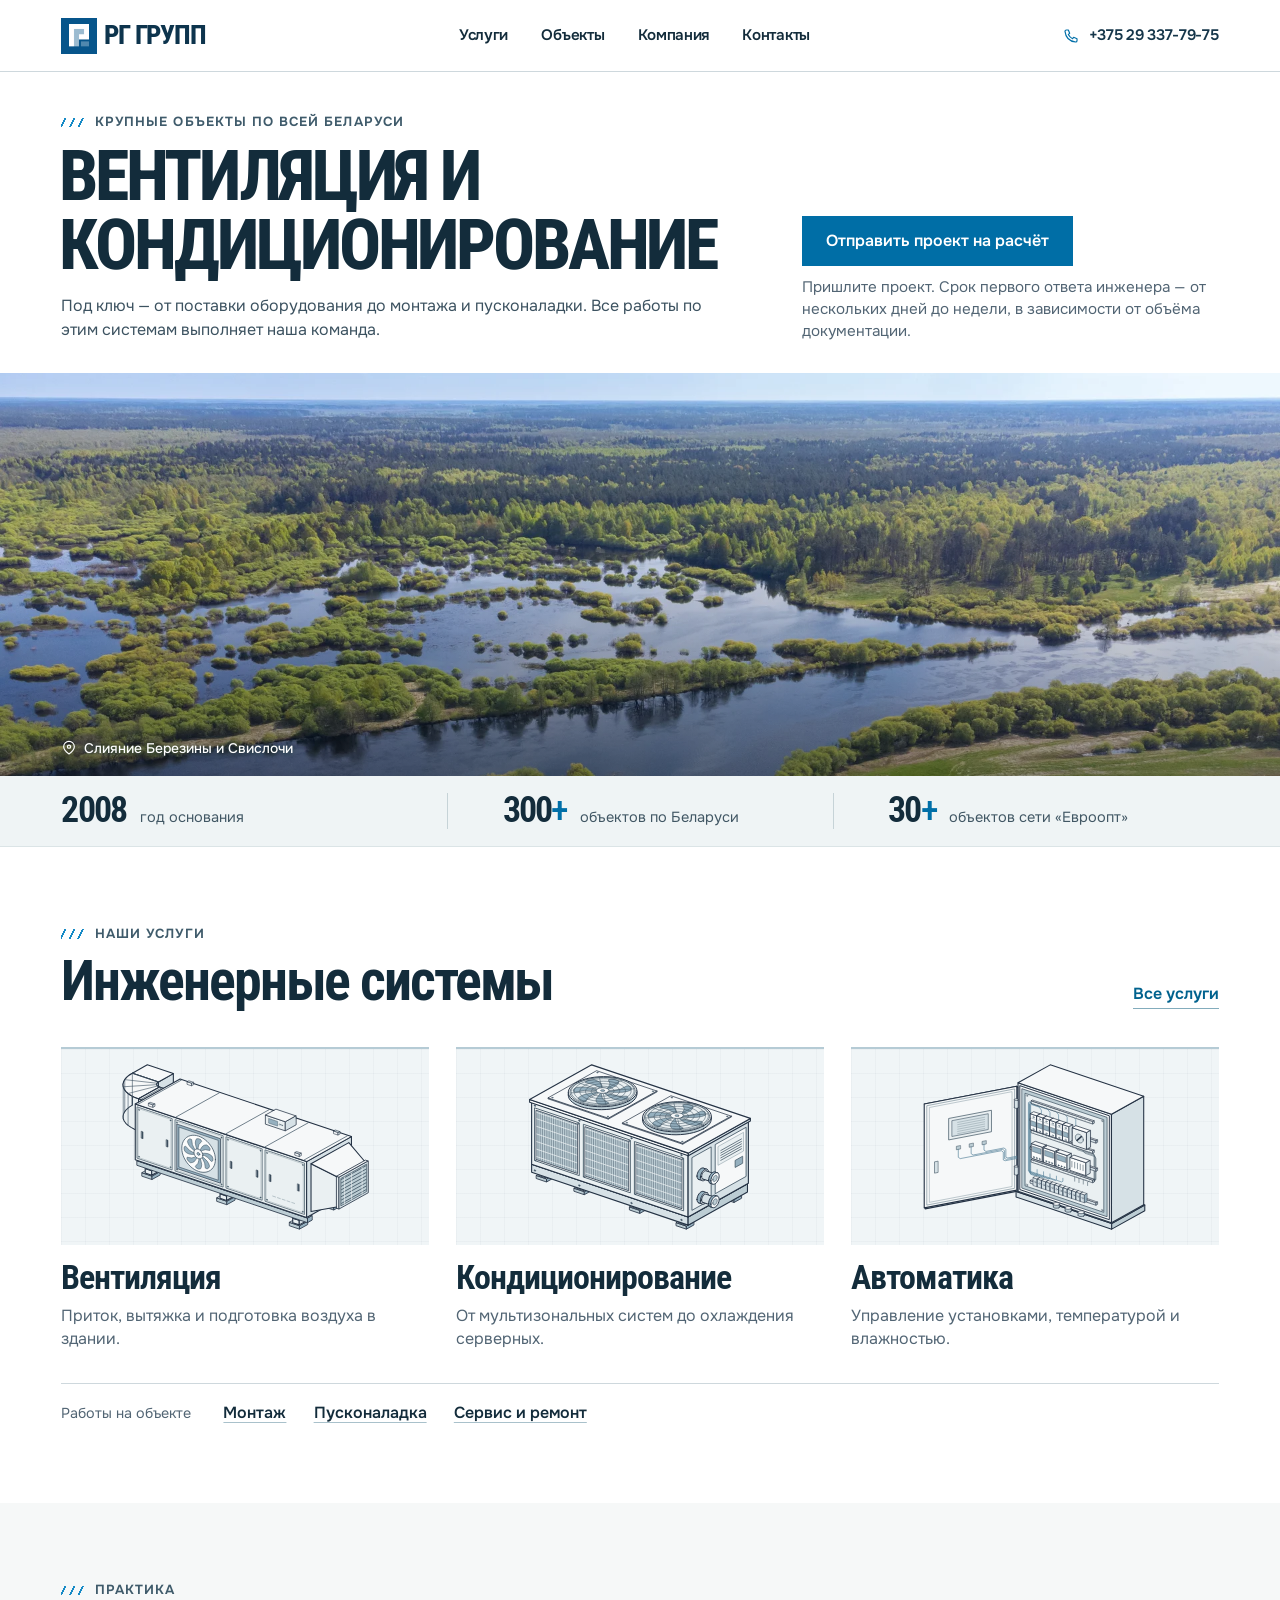
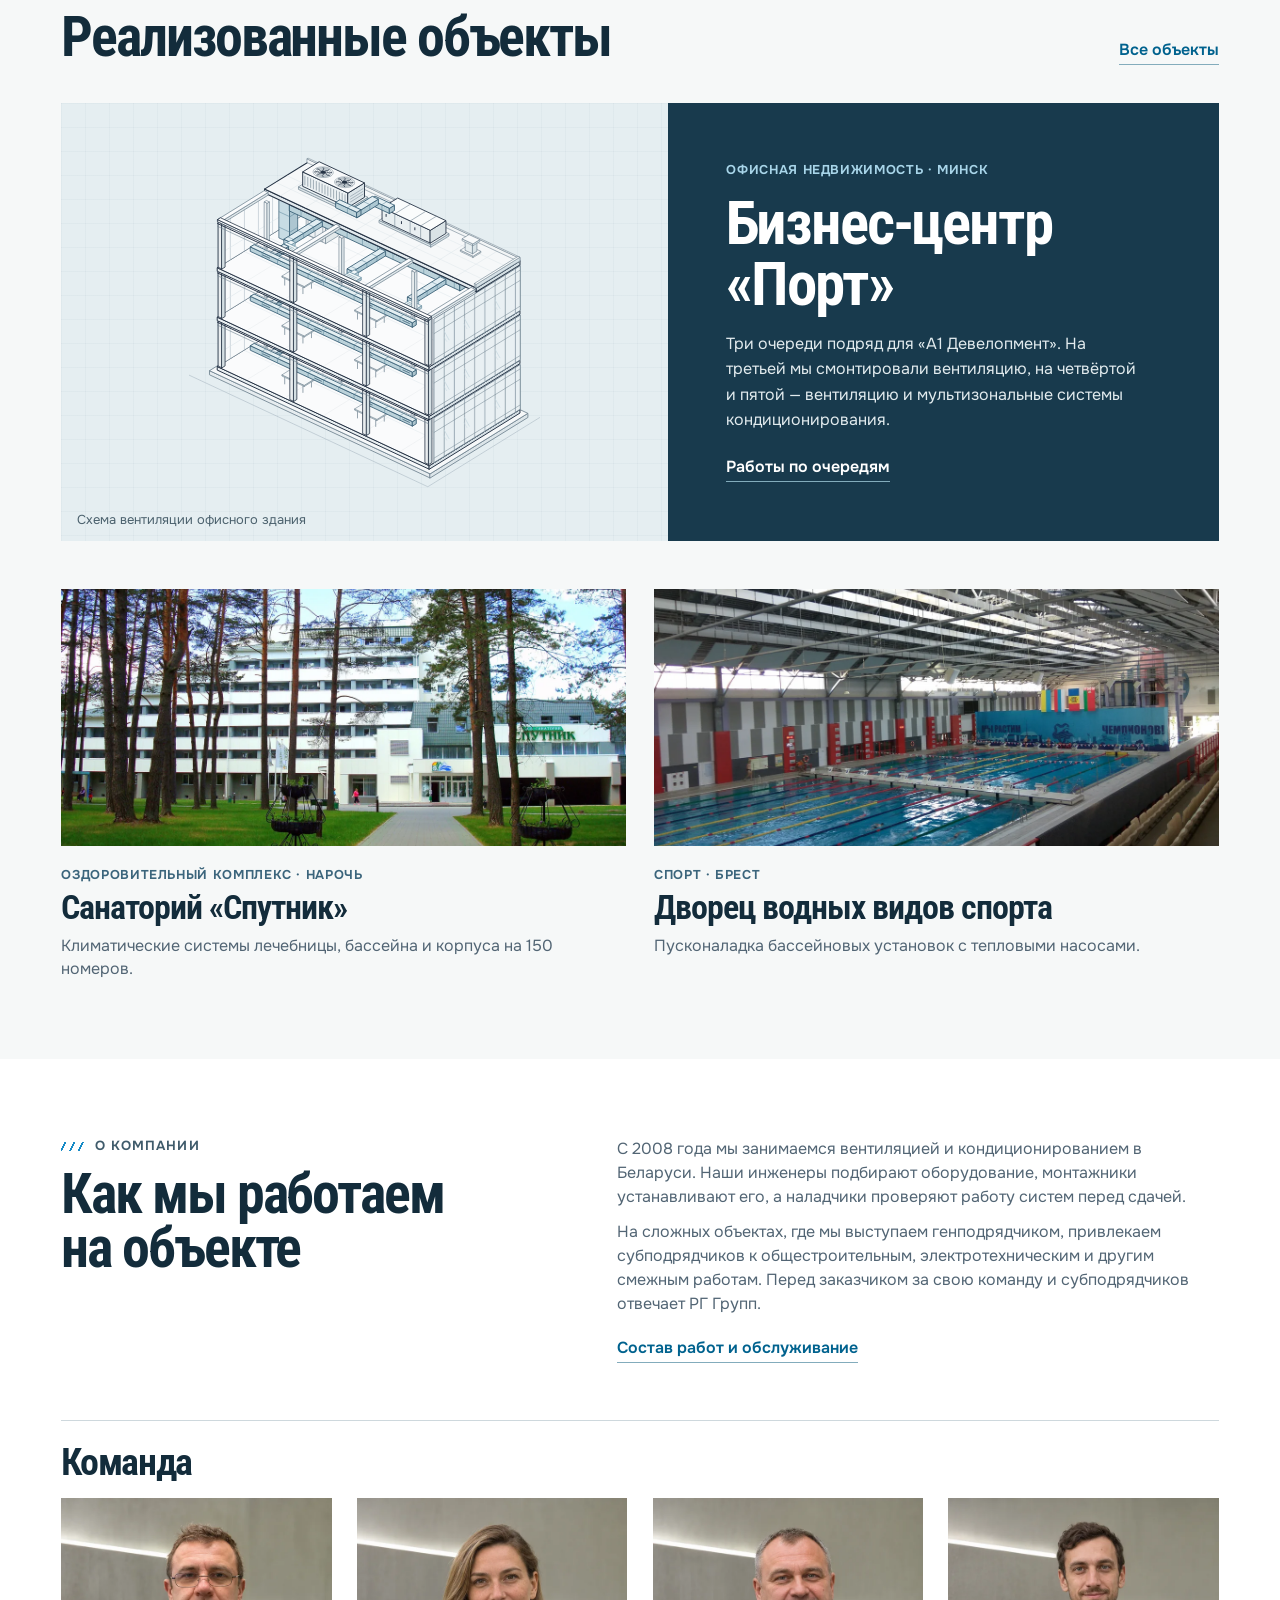
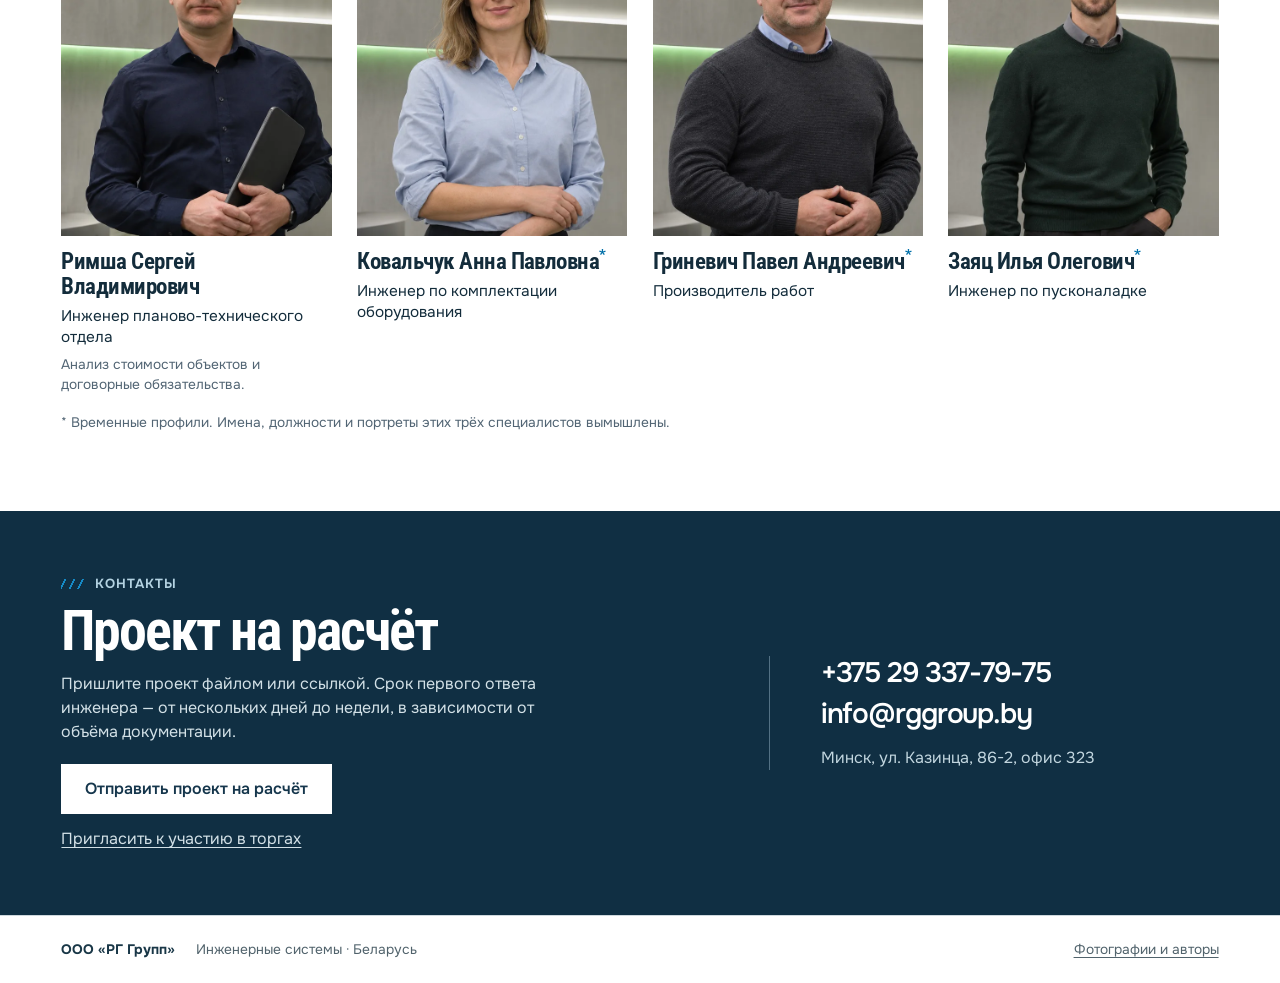
==== commit d5339bb1: "Разместить портрет Сергея Римши и три временные карточки команды" ====
--- a/index.html
+++ b/index.html
@@ -80,15 +80,53 @@
     </div>
   </div></section>
 
-  <section class="about-home section-pad" id="company" aria-labelledby="about-title"><div class="wrap about-layout">
-    <div>
+  <section class="about-home section-pad" id="company" aria-labelledby="about-title"><div class="wrap">
+    <div class="about-layout">
+      <div>
       <div class="section-label"><span class="stripe" aria-hidden="true"></span> О компании</div>
       <h2 id="about-title">Как мы работаем на объекте</h2>
+      </div>
+      <div class="about-copy">
       <p>С 2008 года мы занимаемся вентиляцией и кондиционированием в Беларуси. Наши инженеры подбирают оборудование, монтажники устанавливают его, а наладчики проверяют работу систем перед сдачей.</p>
       <p>На сложных объектах, где мы выступаем генподрядчиком, привлекаем субподрядчиков к общестроительным, электротехническим и другим смежным работам. Перед заказчиком за свою команду и субподрядчиков отвечает РГ Групп.</p>
       <a class="line-link" href="services.html">Состав работ и обслуживание</a>
+      </div>
     </div>
-    <figure class="team-picture"><img src="assets/team.webp" width="1100" height="733" alt="Специалисты за обсуждением технического чертежа, иллюстративное фото" loading="lazy"><figcaption>Инженеры за работой · Иллюстративное фото</figcaption></figure>
+    <section class="team" id="team" aria-labelledby="team-title">
+      <h3 id="team-title">Команда</h3>
+      <div class="team-grid">
+        <figure class="team-profile">
+          <img src="assets/team-rimsha.webp" width="640" height="800" loading="lazy" decoding="async" alt="Сергей Римша">
+          <figcaption>
+            <h4>Римша Сергей Владимирович</h4>
+            <p>Инженер планово-технического отдела</p>
+            <p class="team-specialty">Анализ стоимости объектов и договорные обязательства.</p>
+          </figcaption>
+        </figure>
+        <figure class="team-profile" aria-describedby="team-note">
+          <img src="assets/team-kovalchuk.webp" width="640" height="800" loading="lazy" decoding="async" alt="Иллюстративный портрет Анны Ковальчук">
+          <figcaption>
+            <h4>Ковальчук Анна Павловна<sup aria-hidden="true">*</sup></h4>
+            <p>Инженер по комплектации оборудования</p>
+          </figcaption>
+        </figure>
+        <figure class="team-profile" aria-describedby="team-note">
+          <img src="assets/team-hrynevich.webp" width="640" height="800" loading="lazy" decoding="async" alt="Иллюстративный портрет Павла Гриневича">
+          <figcaption>
+            <h4>Гриневич Павел Андреевич<sup aria-hidden="true">*</sup></h4>
+            <p>Производитель работ</p>
+          </figcaption>
+        </figure>
+        <figure class="team-profile" aria-describedby="team-note">
+          <img src="assets/team-zayats.webp" width="640" height="800" loading="lazy" decoding="async" alt="Иллюстративный портрет Ильи Зайца">
+          <figcaption>
+            <h4>Заяц Илья Олегович<sup aria-hidden="true">*</sup></h4>
+            <p>Инженер по пусконаладке</p>
+          </figcaption>
+        </figure>
+      </div>
+      <p id="team-note" class="team-note">* Временные профили. Имена, должности и портреты этих трёх специалистов вымышлены.</p>
+    </section>
   </div></section>
 
   <section class="contact-section" id="contact" aria-labelledby="contact-title"><div class="wrap contact-layout">
--- a/style.css
+++ b/style.css
@@ -98,12 +98,22 @@
 .project-card:hover img{transform:scale(1.03)}
 .project-card h3{margin-top:.35rem}
 .project-card p{max-width:50ch}
-.about-layout{display:grid;grid-template-columns:.88fr 1.12fr;gap:clamp(2rem,6.5vw,7rem);align-items:center}
-.about-home h2{margin-bottom:1.35rem}
-.about-home p{color:var(--muted);margin-bottom:.7rem;max-width:48ch}
+.about-layout{display:grid;grid-template-columns:.88fr 1.12fr;gap:clamp(2rem,6.5vw,7rem);align-items:start}
+.about-home h2{max-width:14ch}
+.about-copy p{color:var(--muted);margin-bottom:.7rem;max-width:62ch}
 .about-home .line-link{margin-top:.65rem}
-.team-picture img{aspect-ratio:1.7;object-fit:cover;width:100%}
-.team-picture figcaption{font-size:.81rem;color:#53636c;margin-top:.45rem}
+.team{margin-top:clamp(2rem,4.5vw,4.5rem);border-top:1px solid var(--rule);padding-top:1.3rem}
+.team h3{margin:0 0 1rem;font:670 clamp(1.95rem,3vw,2.75rem)/1.05 var(--display);letter-spacing:-.035em}
+.team-grid{display:grid;grid-template-columns:repeat(4,minmax(0,1fr));gap:1.65rem clamp(.85rem,2vw,1.8rem)}
+.team-profile img{display:block;width:100%;height:auto;aspect-ratio:4/5;background:var(--pale)}
+.team-profile figcaption{padding-top:.8rem}
+.team-profile h4{font:655 clamp(1.25rem,1.8vw,1.65rem)/1.1 var(--display);letter-spacing:-.022em;margin:0 0 .4rem}
+.team-profile sup{font-size:.65em;color:var(--blue);line-height:0}
+.team-profile p{font-size:.96rem;line-height:1.4;color:var(--ink)}
+.team-profile .team-specialty,.team-note{color:var(--muted);font-size:.86rem;line-height:1.45}
+.team-profile .team-specialty{margin-top:.35rem}
+.team-note{margin-top:1.15rem}
+@media(max-width:900px){.team-grid{grid-template-columns:repeat(2,minmax(0,1fr))}}
 .contact-section{background:#102f43;color:white;padding-block:clamp(2.6rem,5vw,5rem)}
 .contact-layout{display:grid;grid-template-columns:1.2fr .8fr;align-items:center;gap:2rem}
 .contact-section .section-label{color:#b4d3e2}
